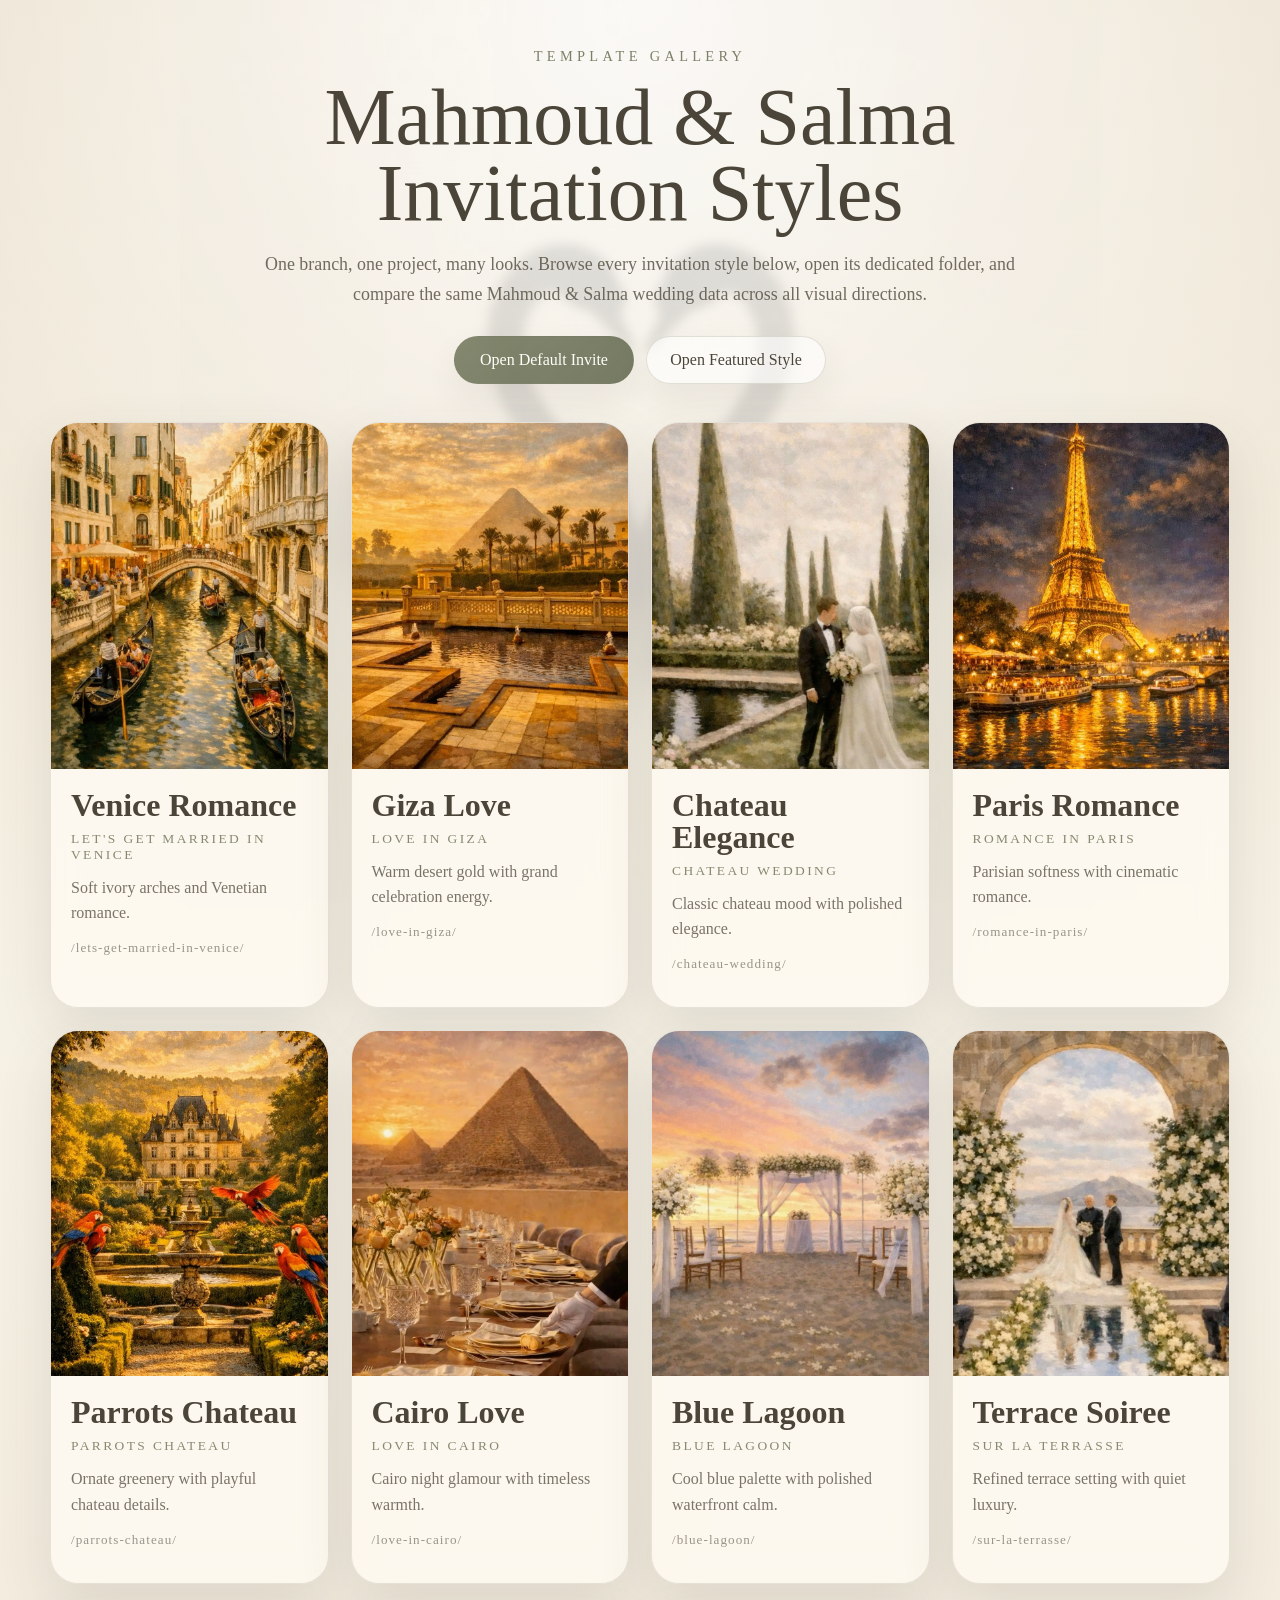
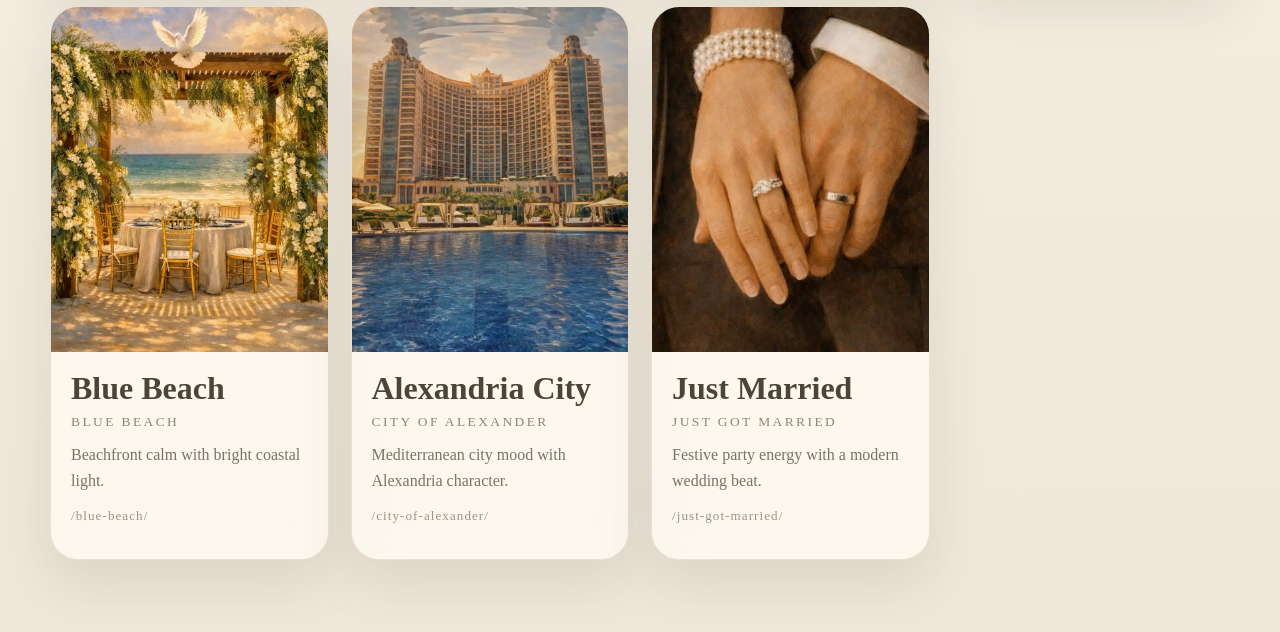
==== templates/index.html @ 6a916dc5 "Add style gallery and folder-based templates" ====
<!doctype html>
<html lang="en">
<head>
  <meta charset="UTF-8">
  <meta name="viewport" content="width=device-width, initial-scale=1.0">
  <title>Mahmoud &amp; Salma Template Gallery</title>
  <meta name="description" content="Browse all Mahmoud & Salma invitation styles.">
  <link rel="icon" type="image/svg+xml" href="../favicon.svg">
  <script src="../scripts/template-catalog.js"></script>
  <style>
    :root {
      color-scheme: light;
      --paper: #f6f1e5;
      --sand: #dfd4be;
      --olive: #7b8066;
      --ink: #4b4539;
      --card: rgba(255, 251, 242, 0.82);
      --line: rgba(75, 69, 57, 0.12);
      --shadow: 0 22px 54px rgba(76, 69, 57, 0.12);
    }

    * {
      box-sizing: border-box;
    }

    body {
      margin: 0;
      min-height: 100vh;
      font-family: "Cormorant Garamond", "Georgia", serif;
      color: var(--ink);
      background:
        radial-gradient(circle at top, rgba(255, 255, 255, 0.9), rgba(255, 255, 255, 0) 35%),
        linear-gradient(180deg, #ece3d1 0%, var(--paper) 45%, #efe7d8 100%);
    }

    body::before {
      content: "";
      position: fixed;
      inset: 0;
      background: url("../assets/bg-shadow-main.jpg") center center / 920px no-repeat;
      opacity: 0.12;
      pointer-events: none;
    }

    main {
      position: relative;
      z-index: 1;
      width: min(1180px, calc(100vw - 32px));
      margin: 0 auto;
      padding: 48px 0 72px;
    }

    .hero {
      text-align: center;
      margin-bottom: 28px;
    }

    .eyebrow {
      margin: 0 0 14px;
      font-family: "Georgia", serif;
      font-size: 0.9rem;
      letter-spacing: 0.3em;
      text-transform: uppercase;
      color: var(--olive);
    }

    h1 {
      margin: 0;
      font-size: clamp(2.8rem, 7vw, 5rem);
      font-weight: 500;
      line-height: 0.95;
    }

    .lead {
      width: min(760px, 100%);
      margin: 18px auto 0;
      font-size: 1.12rem;
      line-height: 1.7;
      color: rgba(75, 69, 57, 0.78);
    }

    .actions {
      display: flex;
      justify-content: center;
      flex-wrap: wrap;
      gap: 12px;
      margin: 26px 0 0;
    }

    .action-link {
      display: inline-flex;
      align-items: center;
      justify-content: center;
      min-width: 180px;
      padding: 14px 18px;
      border-radius: 999px;
      text-decoration: none;
      color: var(--ink);
      background: rgba(255, 255, 255, 0.6);
      border: 1px solid rgba(123, 128, 102, 0.22);
      box-shadow: 0 16px 34px rgba(75, 69, 57, 0.08);
    }

    .action-link.primary {
      background: linear-gradient(135deg, rgba(123, 128, 102, 0.94), rgba(103, 109, 84, 0.9));
      color: #fffef9;
      border-color: transparent;
    }

    .grid {
      display: grid;
      grid-template-columns: repeat(auto-fit, minmax(240px, 1fr));
      gap: 22px;
      margin-top: 38px;
    }

    .card {
      overflow: hidden;
      border-radius: 28px;
      background: var(--card);
      border: 1px solid var(--line);
      box-shadow: var(--shadow);
      backdrop-filter: blur(14px);
    }

    .card a {
      color: inherit;
      text-decoration: none;
      display: block;
      height: 100%;
    }

    .preview {
      aspect-ratio: 4 / 5;
      background: #e0d7c7 center center / cover no-repeat;
    }

    .content {
      padding: 20px 20px 22px;
    }

    .content .style {
      margin: 0;
      font-size: 2rem;
      line-height: 1;
    }

    .content .title {
      margin: 10px 0 0;
      font-size: 0.84rem;
      letter-spacing: 0.18em;
      text-transform: uppercase;
      color: rgba(123, 128, 102, 0.92);
    }

    .content .accent {
      margin: 12px 0 0;
      font-size: 1rem;
      line-height: 1.6;
      color: rgba(75, 69, 57, 0.74);
    }

    .content .url {
      margin-top: 14px;
      font-size: 0.82rem;
      letter-spacing: 0.08em;
      text-transform: lowercase;
      color: rgba(75, 69, 57, 0.56);
    }

    @media (max-width: 640px) {
      main {
        width: min(100vw - 20px, 100%);
        padding-top: 28px;
      }

      .lead {
        font-size: 1rem;
      }

      .content .style {
        font-size: 1.72rem;
      }
    }
  </style>
</head>
<body>
  <main>
    <section class="hero">
      <p class="eyebrow">Template Gallery</p>
      <h1>Mahmoud &amp; Salma<br>Invitation Styles</h1>
      <p class="lead">One branch, one project, many looks. Browse every invitation style below, open its dedicated folder, and compare the same Mahmoud &amp; Salma wedding data across all visual directions.</p>
      <div class="actions">
        <a class="action-link primary" href="../">Open Default Invite</a>
        <a class="action-link" href="../sur-la-terrasse/">Open Featured Style</a>
      </div>
    </section>

    <section>
      <div id="template-grid" class="grid"></div>
    </section>
  </main>

  <script>
    (function () {
      var catalog = window.__TEMPLATE_CATALOG__ || [];
      var grid = document.getElementById("template-grid");

      if (!grid) {
        return;
      }

      catalog.forEach(function (item) {
        var card = document.createElement("article");
        card.className = "card";

        card.innerHTML =
          '<a href="../' + item.pathSlug + '/">' +
          '  <div class="preview" style="background-image:url(../' + item.preview + ')"></div>' +
          '  <div class="content">' +
          '    <h2 class="style">' + item.styleName + '</h2>' +
          '    <p class="title">' + item.title + '</p>' +
          '    <p class="accent">' + item.accent + '</p>' +
          '    <p class="url">/' + item.pathSlug + '/</p>' +
          '  </div>' +
          '</a>';

        grid.appendChild(card);
      });
    })();
  </script>
</body>
</html>
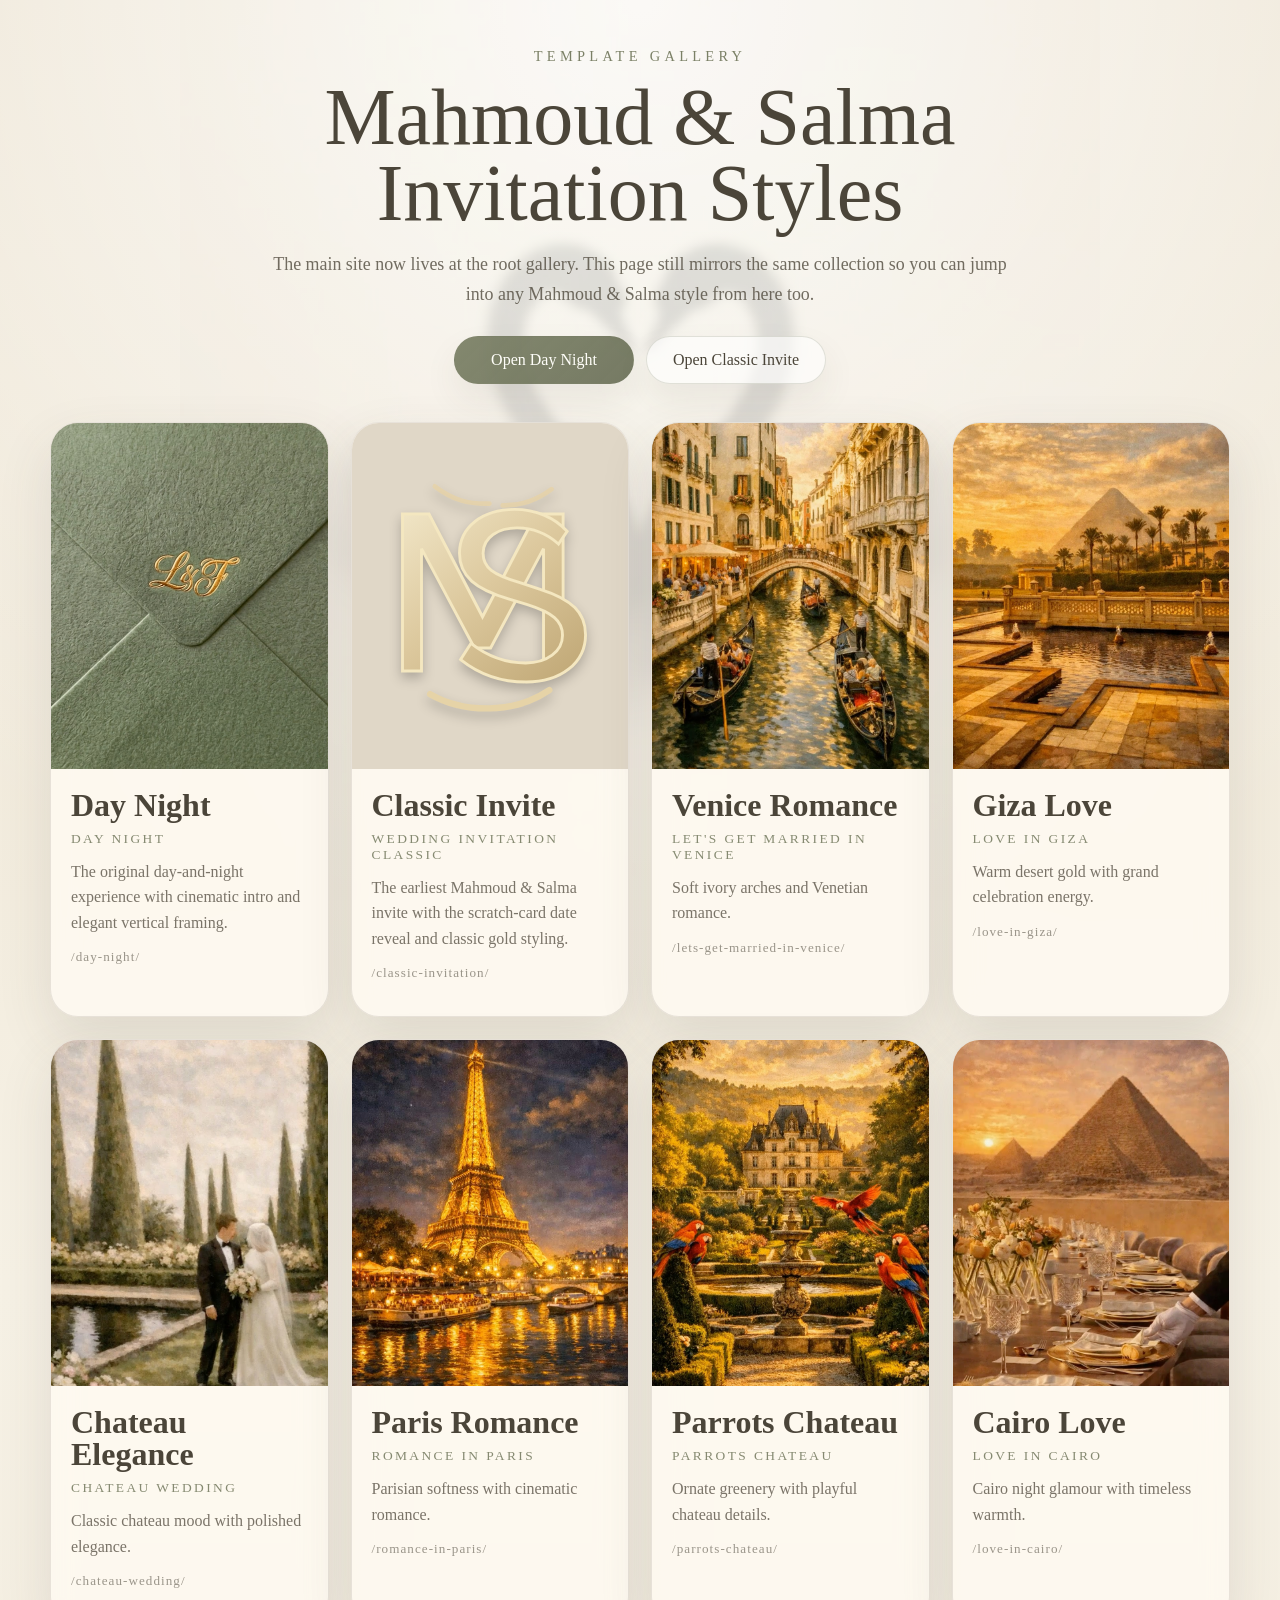
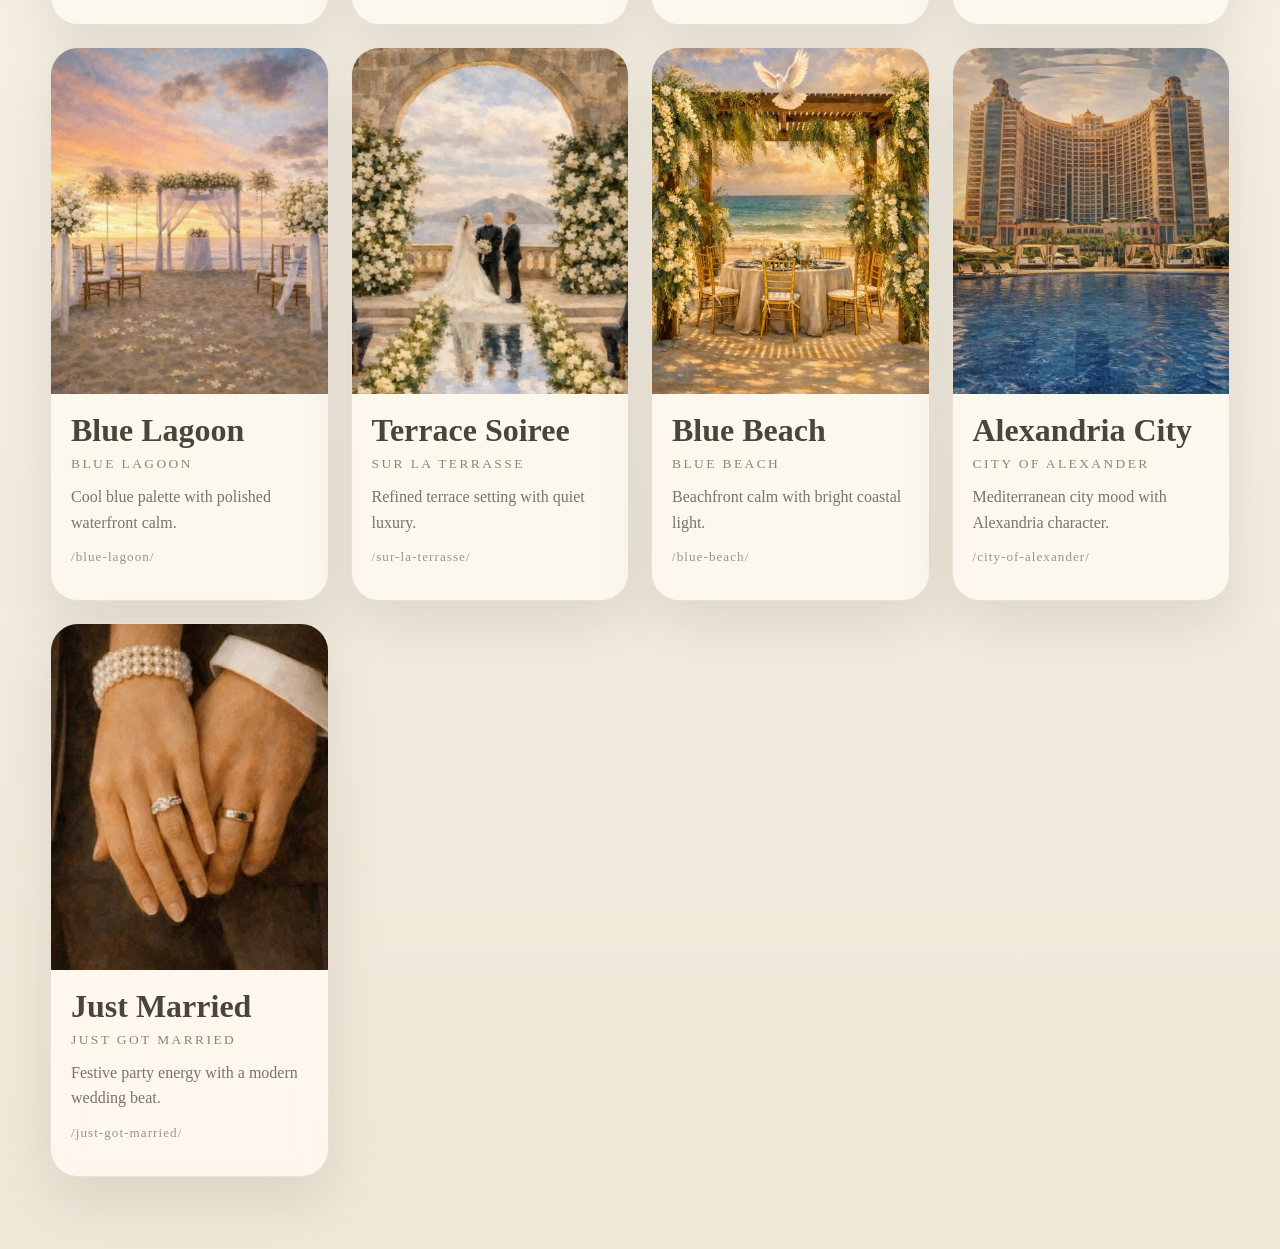
==== commit 4dd7cb66: "Make root a template gallery and add legacy invites" ====
--- a/templates/index.html
+++ b/templates/index.html
@@ -189,10 +189,10 @@
     <section class="hero">
       <p class="eyebrow">Template Gallery</p>
       <h1>Mahmoud &amp; Salma<br>Invitation Styles</h1>
-      <p class="lead">One branch, one project, many looks. Browse every invitation style below, open its dedicated folder, and compare the same Mahmoud &amp; Salma wedding data across all visual directions.</p>
+      <p class="lead">The main site now lives at the root gallery. This page still mirrors the same collection so you can jump into any Mahmoud &amp; Salma style from here too.</p>
       <div class="actions">
-        <a class="action-link primary" href="../">Open Default Invite</a>
-        <a class="action-link" href="../sur-la-terrasse/">Open Featured Style</a>
+        <a class="action-link primary" href="../day-night/">Open Day Night</a>
+        <a class="action-link" href="../classic-invitation/">Open Classic Invite</a>
       </div>
     </section>
 
